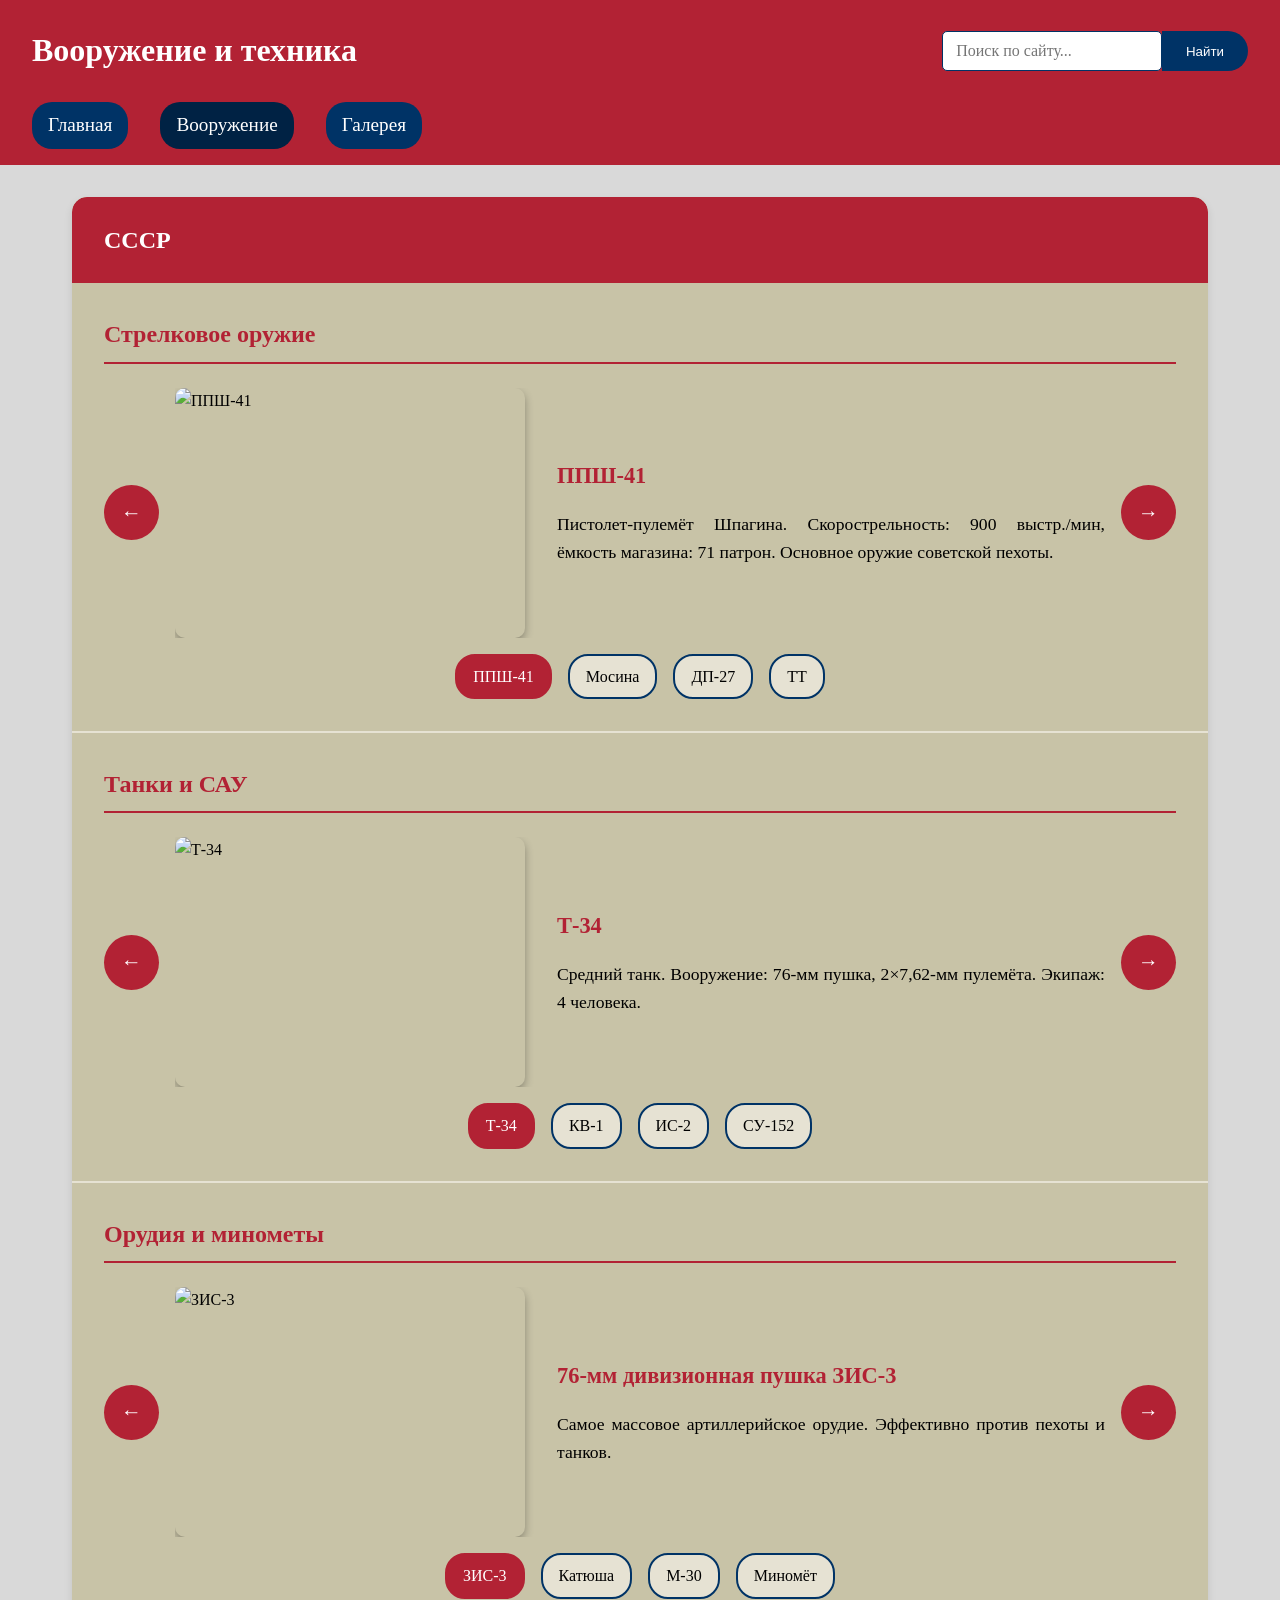
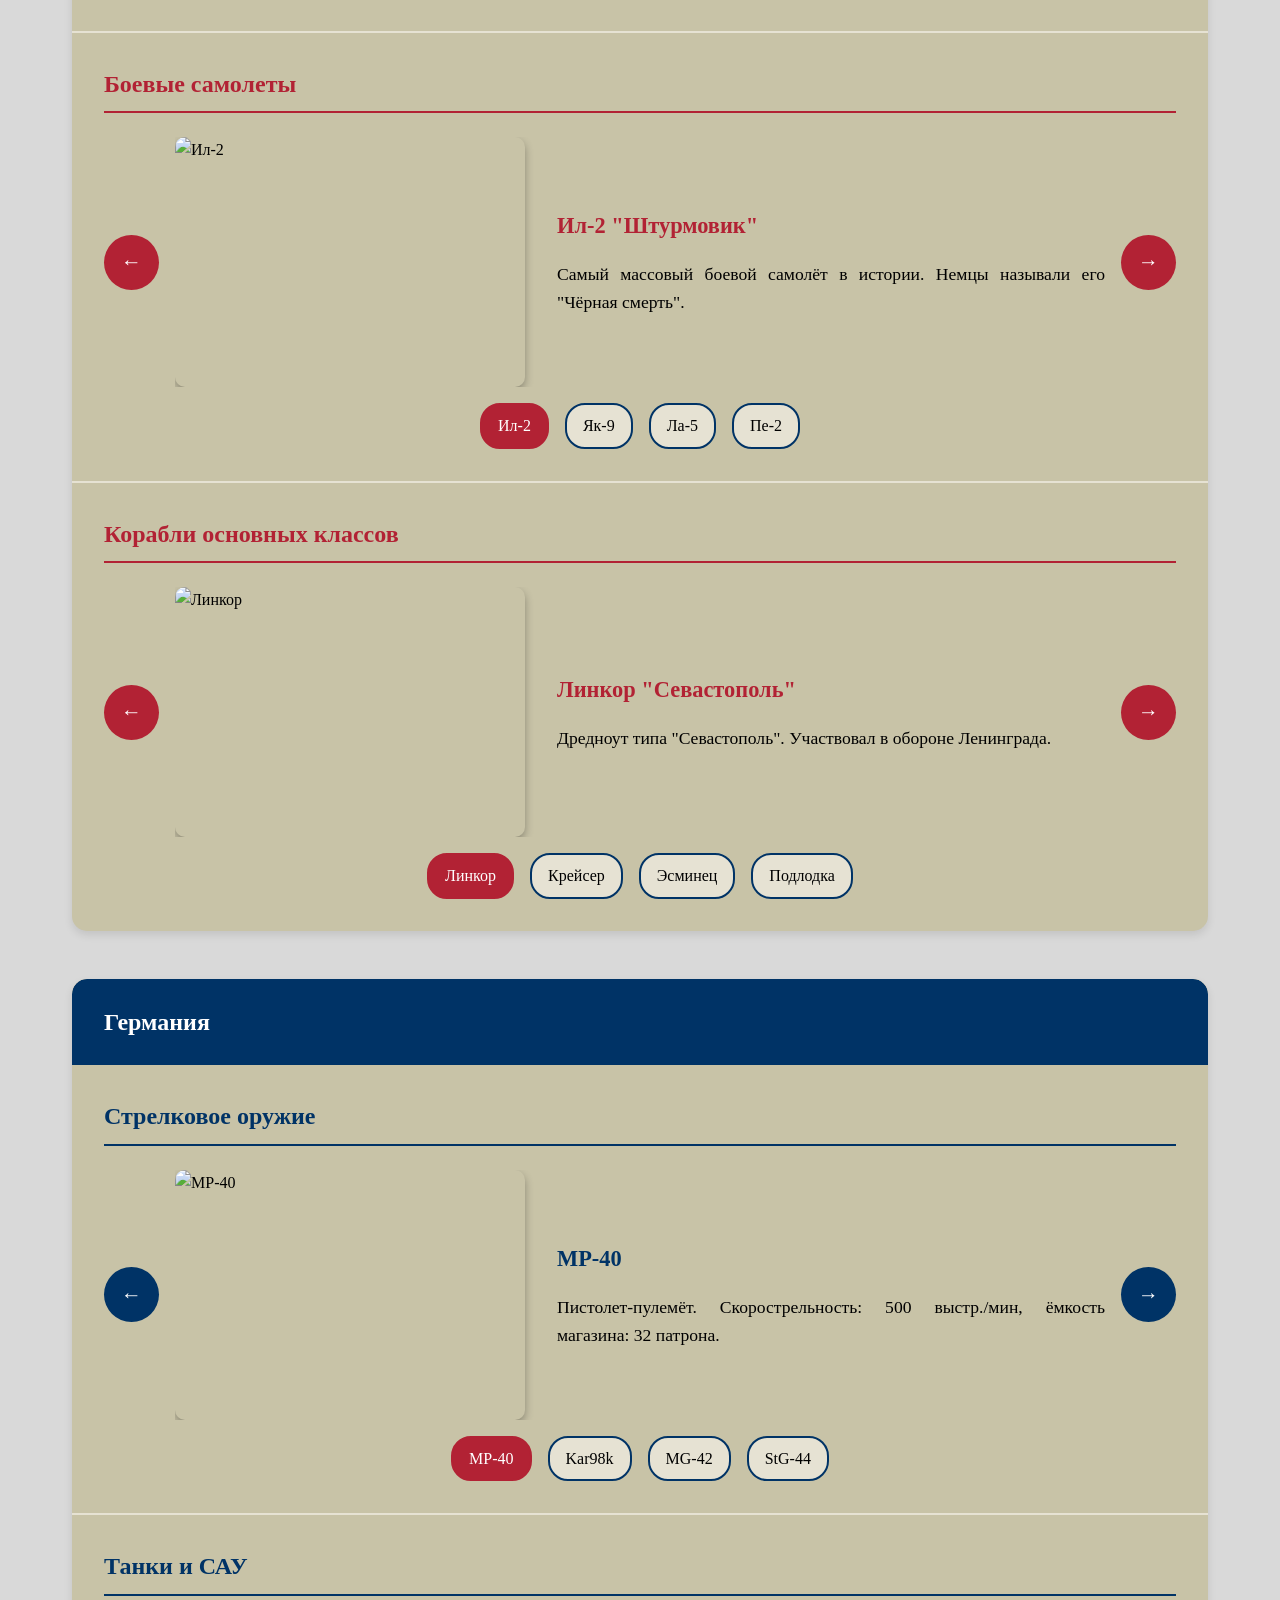
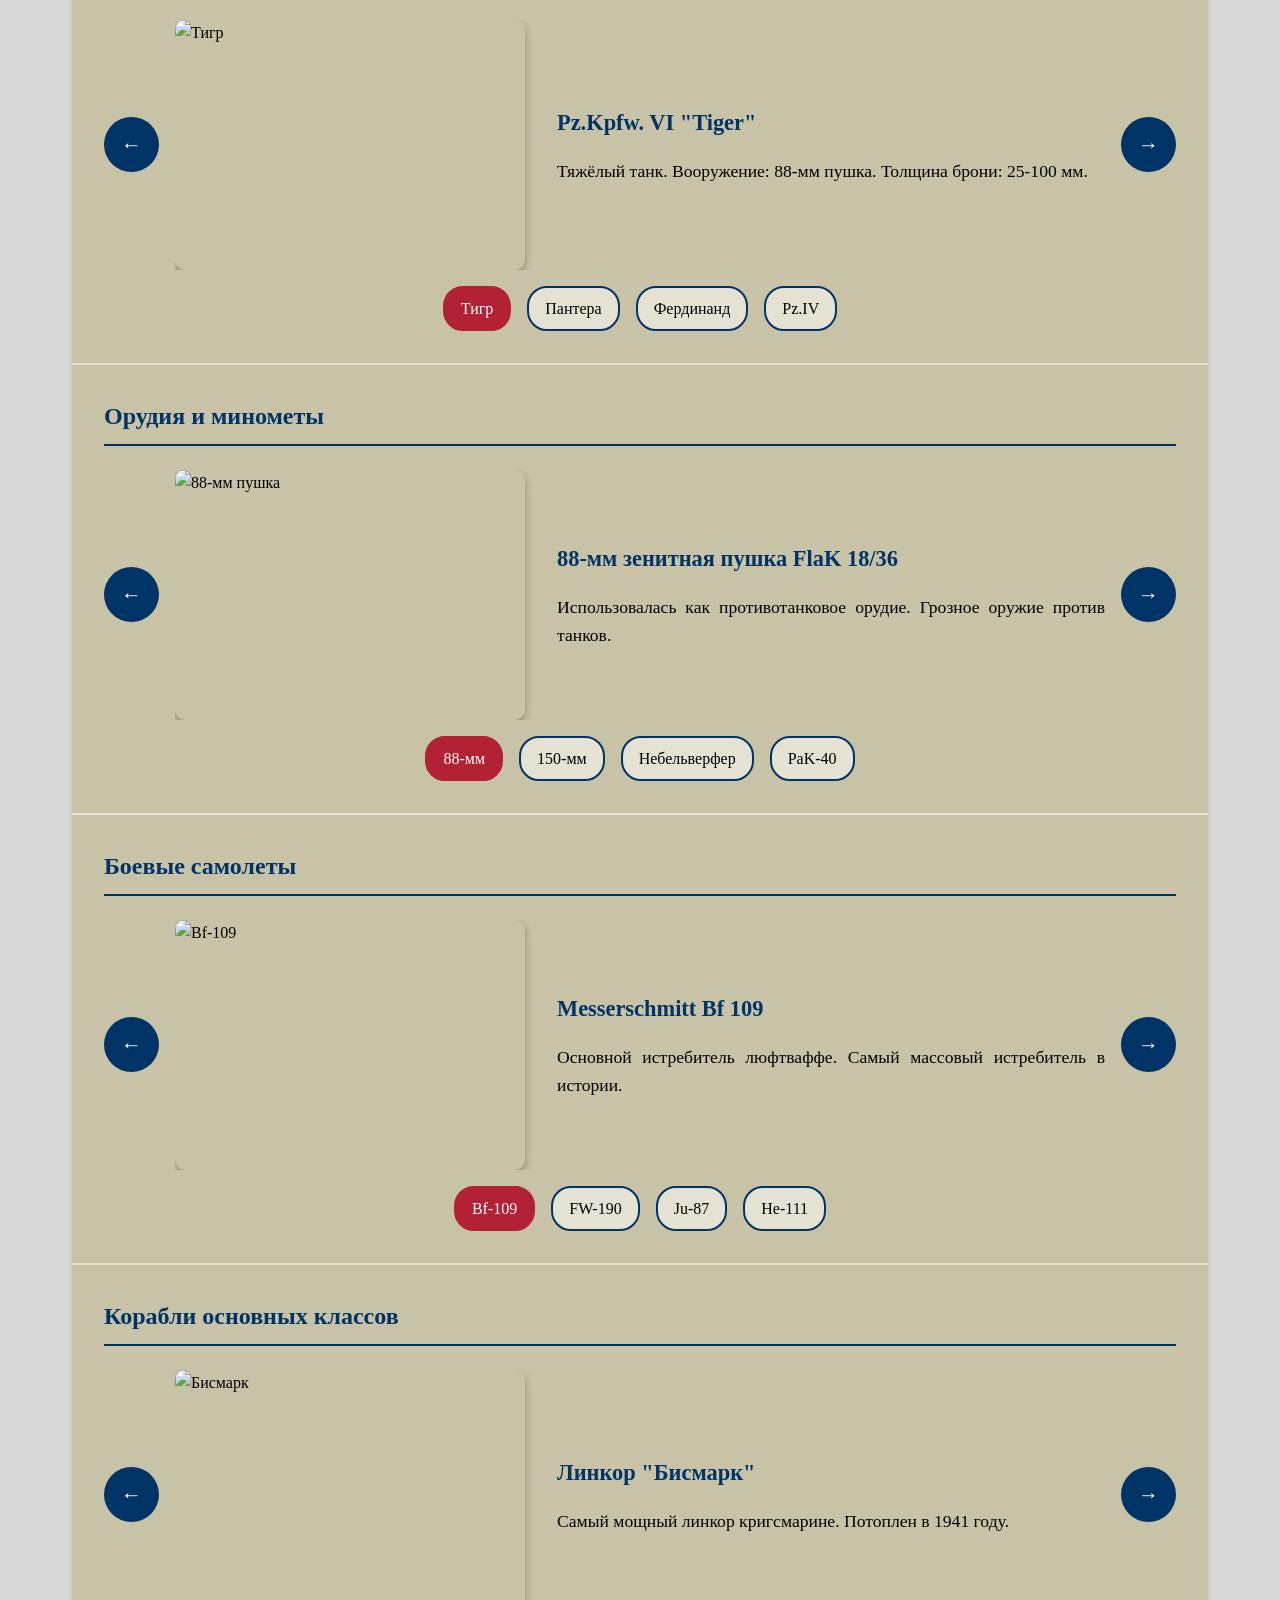
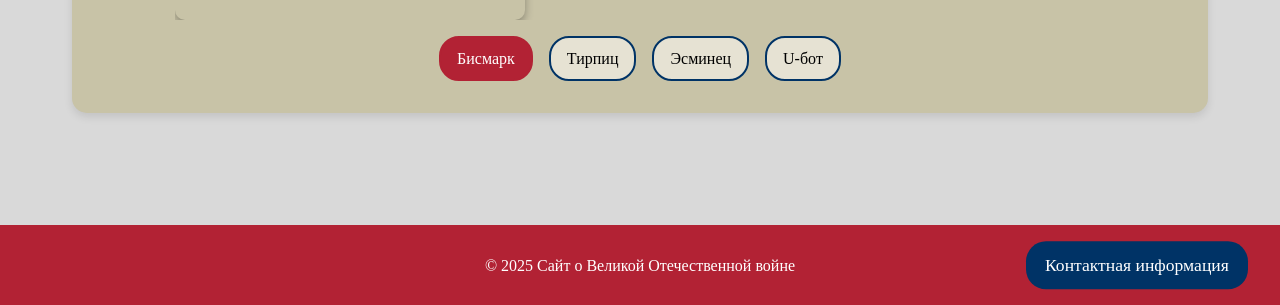
==== arsenal.html @ c432591f "Add files via upload" ====
<!DOCTYPE html>
<html lang="ru">
<head>
    <meta charset="UTF-8">
    <meta name="viewport" content="width=device-width, initial-scale=1.0">
    <title>Вооружение | Великая Отечественная война</title>
    <link rel="stylesheet" href="style.css">
    <script src="script.js" defer></script>
</head>
<body>
    <header>
        <div class="header-content">
            <h1>Вооружение и техника</h1>
            <div class="search-container">
                <input type="text" class="search-input" placeholder="Поиск по сайту...">
                <button class="search-button">Найти</button>
            </div>
        </div>
        <nav>
            <ul>
                <li><a href="index.html">Главная</a></li>
                <li><a href="arsenal.html" class="active">Вооружение</a></li>
                <li><a href="gallery.html">Галерея</a></li>
            </ul>
        </nav>
    </header>

    <main>
        <!-- СССР -->
        <section class="country-section ussr-section">
            <div class="country-header">
                <h2>СССР</h2>
            </div>
            
            <!-- Стрелковое оружие -->
            <div class="weapon-category">
                <h3>Стрелковое оружие</h3>
                <div class="weapon-carousel">
    <button class="carousel-btn prev-btn ussr-btn">&#8592</button>
                    <div class="carousel-container">
                        <div class="carousel-item active">
                            <img src="images/ППШ-41.jpg" alt="ППШ-41">
                            <div class="weapon-description">
                                <h4>ППШ-41</h4>
                                <p>Пистолет-пулемёт Шпагина. Скорострельность: 900 выстр./мин, ёмкость магазина: 71 патрон. Основное оружие советской пехоты.</p>
                            </div>
                        </div>
                        <div class="carousel-item">
                            <img src="images/Мосинка.jpg" alt="Винтовка Мосина">
                            <div class="weapon-description">
                                <h4>Винтовка Мосина</h4>
                                <p>7,62-мм винтовка образца 1891/1930 гг. Основная снайперская винтовка Красной Армии.</p>
                            </div>
                        </div>
                        <div class="carousel-item">
                            <img src="images/ДП-27.jpg" alt="ДП-27">
                            <div class="weapon-description">
                                <h4>ДП-27</h4>
                                <p>7,62-мм ручной пулемёт Дегтярёва. Ёмкость магазина: 47 патронов.</p>
                            </div>
                        </div>
                        <div class="carousel-item">
                            <img src="images/ТТ.png" alt="Пистолет ТТ">
                            <div class="weapon-description">
                                <h4>Пистолет ТТ</h4>
                                <p>7,62-мм самозарядный пистолет Токарева. Основной пистолет командного состава.</p>
                            </div>
                        </div>
                    </div>
                     <button class="carousel-btn next-btn ussr-btn">&#8594</button>
</div>
                <div class="carousel-indicators">
                    <span class="indicator active">ППШ-41</span>
                    <span class="indicator">Мосина</span>
                    <span class="indicator">ДП-27</span>
                    <span class="indicator">ТТ</span>
                </div>
            </div>

            <!-- Танки и САУ -->
            <div class="weapon-category">
                <h3>Танки и САУ</h3>
                <div class="weapon-carousel">
    <button class="carousel-btn prev-btn ussr-btn">&#8592</button>
                    <div class="carousel-container">
                        <div class="carousel-item active">
                            <img src="images/Т-34.webp" alt="Т-34">
                            <div class="weapon-description">
                                <h4>Т-34</h4>
                                <p>Средний танк. Вооружение: 76-мм пушка, 2×7,62-мм пулемёта. Экипаж: 4 человека.</p>
                            </div>
                        </div>
                        <div class="carousel-item">
                            <img src="images/КВ-1.jpg" alt="КВ-1">
                            <div class="weapon-description">
                                <h4>КВ-1</h4>
                                <p>Тяжёлый танк. Толщина брони: 75-95 мм. Вооружение: 76-мм пушка.</p>
                            </div>
                        </div>
                        <div class="carousel-item">
                            <img src="images/ИС 2.jpg" alt="ИС-2">
                            <div class="weapon-description">
                                <h4>ИС-2</h4>
                                <p>Тяжёлый танк. Вооружение: 122-мм пушка. Пробивал броню "Тигров" и "Пантер".</p>
                            </div>
                        </div>
                        <div class="carousel-item">
                            <img src="images/Су 152.jpg" alt="СУ-152">
                            <div class="weapon-description">
                                <h4>СУ-152</h4>
                                <p>Самоходная артиллерийская установка. Вооружение: 152-мм гаубица-пушка.</p>
                            </div>
                        </div>
                    </div>
                   <button class="carousel-btn next-btn ussr-btn">&#8594</button>
</div>
                <div class="carousel-indicators">
                    <span class="indicator active">Т-34</span>
                    <span class="indicator">КВ-1</span>
                    <span class="indicator">ИС-2</span>
                    <span class="indicator">СУ-152</span>
                </div>
            </div>

            <!-- Орудия и минометы -->
            <div class="weapon-category">
                <h3>Орудия и минометы</h3>
                <div class="weapon-carousel">
    <button class="carousel-btn prev-btn ussr-btn">&#8592</button>
                    <div class="carousel-container">
                        <div class="carousel-item active">
                            <img src="images/Зис 3.jpg" alt="ЗИС-3">
                            <div class="weapon-description">
                                <h4>76-мм дивизионная пушка ЗИС-3</h4>
                                <p>Самое массовое артиллерийское орудие. Эффективно против пехоты и танков.</p>
                            </div>
                        </div>
                        <div class="carousel-item">
                            <img src="images/Катюша.webp" alt="Катюша">
                            <div class="weapon-description">
                                <h4>БМ-13 "Катюша"</h4>
                                <p>Реактивная система залпового огня. Наводила ужас на немецкие войска.</p>
                            </div>
                        </div>
                        <div class="carousel-item">
                            <img src="images/М-30.jpg" alt="М-30">
                            <div class="weapon-description">
                                <h4>122-мм гаубица М-30</h4>
                                <p>Основная дивизионная гаубица Красной Армии.</p>
                            </div>
                        </div>
                        <div class="carousel-item">
                            <img src="images/Миномёт.jpg" alt="82-мм миномет">
                            <div class="weapon-description">
                                <h4>82-мм батальонный миномёт</h4>
                                <p>Основной миномёт стрелковых батальонов.</p>
                            </div>
                        </div>
                    </div>
                    <button class="carousel-btn next-btn ussr-btn">&#8594</button>
</div>
                <div class="carousel-indicators">
                    <span class="indicator active">ЗИС-3</span>
                    <span class="indicator">Катюша</span>
                    <span class="indicator">М-30</span>
                    <span class="indicator">Миномёт</span>
                </div>
            </div>

            <!-- Боевые самолеты -->
            <div class="weapon-category">
                <h3>Боевые самолеты</h3>
                <div class="weapon-carousel">
    <button class="carousel-btn prev-btn ussr-btn">&#8592</button>
                    <div class="carousel-container">
                        <div class="carousel-item active">
                            <img src="images/ИЛ 2.webp" alt="Ил-2">
                            <div class="weapon-description">
                                <h4>Ил-2 "Штурмовик"</h4>
                                <p>Самый массовый боевой самолёт в истории. Немцы называли его "Чёрная смерть".</p>
                            </div>
                        </div>
                        <div class="carousel-item">
                            <img src="images/Як-9.jpg" alt="Як-9">
                            <div class="weapon-description">
                                <h4>Як-9</h4>
                                <p>Истребитель. Один из лучших советских истребителей Великой Отечественной.</p>
                            </div>
                        </div>
                        <div class="carousel-item">
                            <img src="images/Ла-5.jpg" alt="Ла-5">
                            <div class="weapon-description">
                                <h4>Ла-5</h4>
                                <p>Истребитель. Преимущество в маневренности над немецкими Bf-109.</p>
                            </div>
                        </div>
                        <div class="carousel-item">
                            <img src="images/Пе-2.jpg" alt="Пе-2">
                            <div class="weapon-description">
                                <h4>Пе-2</h4>
                                <p>Пикирующий бомбардировщик. Основной фронтовой бомбардировщик.</p>
                            </div>
                        </div>
                    </div>
                     <button class="carousel-btn next-btn ussr-btn">&#8594</button>
</div>
                <div class="carousel-indicators">
                    <span class="indicator active">Ил-2</span>
                    <span class="indicator">Як-9</span>
                    <span class="indicator">Ла-5</span>
                    <span class="indicator">Пе-2</span>
                </div>
            </div>

            <!-- Корабли -->
            <div class="weapon-category">
                <h3>Корабли основных классов</h3>
               <div class="weapon-carousel">
    <button class="carousel-btn prev-btn ussr-btn">&#8592</button>
                    <div class="carousel-container">
                        <div class="carousel-item active">
                            <img src="images/Линкор.jpg" alt="Линкор">
                            <div class="weapon-description">
                                <h4>Линкор "Севастополь"</h4>
                                <p>Дредноут типа "Севастополь". Участвовал в обороне Ленинграда.</p>
                            </div>
                        </div>
                        <div class="carousel-item">
                            <img src="images/Крейсер.webp" alt="Крейсер">
                            <div class="weapon-description">
                                <h4>Крейсер "Киров"</h4>
                                <p>Лёгкий артиллерийский крейсер проекта 26. Оборона Ленинграда.</p>
                            </div>
                        </div>
                        <div class="carousel-item">
                            <img src="images/Эсминец.jpg" alt="Эсминец">
                            <div class="weapon-description">
                                <h4>Эсминец "Гневный"</h4>
                                <p>Эскадренный миноносец проекта 7. Участвовал в обороне Севастополя.</p>
                            </div>
                        </div>
                        <div class="carousel-item">
                            <img src="images/Подлодка Щ-421.jpg" alt="Подлодка">
                            <div class="weapon-description">
                                <h4>Подлодка Щ-421</h4>
                                <p>Подводная лодка типа "Щука". Совершила 12 боевых походов.</p>
                            </div>
                        </div>
                    </div>
                     <button class="carousel-btn next-btn ussr-btn">&#8594</button>
</div>
                <div class="carousel-indicators">
                    <span class="indicator active">Линкор</span>
                    <span class="indicator">Крейсер</span>
                    <span class="indicator">Эсминец</span>
                    <span class="indicator">Подлодка</span>
                </div>
            </div>
        </section>

        <!-- Германия -->
        <section class="country-section germany-section">
            <div class="country-header">
                <h2>Германия</h2>
            </div>
            
            <!-- Стрелковое оружие -->
            <div class="weapon-category">
                <h3>Стрелковое оружие</h3>
                <div class="weapon-carousel">
    <button class="carousel-btn prev-btn germany-btn">&#8592</button>
                    <div class="carousel-container">
                        <div class="carousel-item active">
                            <img src="images/MP-40.jpg" alt="MP-40">
                            <div class="weapon-description">
                                <h4>MP-40</h4>
                                <p>Пистолет-пулемёт. Скорострельность: 500 выстр./мин, ёмкость магазина: 32 патрона.</p>
                            </div>
                        </div>
                        <div class="carousel-item">
                            <img src="images/Kar98k.webp" alt="Kar98k">
                            <div class="weapon-description">
                                <h4>Mauser Kar98k</h4>
                                <p>Основная винтовка вермахта. Калибр: 7,92×57 мм.</p>
                            </div>
                        </div>
                        <div class="carousel-item">
                            <img src="images/MG-42.jpg" alt="MG-42">
                            <div class="weapon-description">
                                <h4>MG-42</h4>
                                <p>Единый пулемёт. Скорострельность: 1200-1500 выстр./мин. Прозван "косторезкой".</p>
                            </div>
                        </div>
                        <div class="carousel-item">
                            <img src="images/StG-44.jpg" alt="StG-44">
                            <div class="weapon-description">
                                <h4>StG-44</h4>
                                <p>Первый в мире массовый автомат. Калибр: 7,92×33 мм.</p>
                            </div>
                        </div>
                    </div>
                     <button class="carousel-btn next-btn germany-btn">&#8594</button>
</div>
                <div class="carousel-indicators">
                    <span class="indicator active">MP-40</span>
                    <span class="indicator">Kar98k</span>
                    <span class="indicator">MG-42</span>
                    <span class="indicator">StG-44</span>
                </div>
            </div>

            <!-- Танки и САУ -->
            <div class="weapon-category">
                <h3>Танки и САУ</h3>
                <div class="weapon-carousel">
    <button class="carousel-btn prev-btn germany-btn">&#8592</button>
                    <div class="carousel-container">
                        <div class="carousel-item active">
                            <img src="images/Pz.Kpfw. VI Tiger.webp" alt="Тигр">
                            <div class="weapon-description">
                                <h4>Pz.Kpfw. VI "Tiger"</h4>
                                <p>Тяжёлый танк. Вооружение: 88-мм пушка. Толщина брони: 25-100 мм.</p>
                            </div>
                        </div>
                        <div class="carousel-item">
                            <img src="images/Pz.Kpfw. V Panther.jpg" alt="Пантера">
                            <div class="weapon-description">
                                <h4>Pz.Kpfw. V "Panther"</h4>
                                <p>Средний танк. Вооружение: 75-мм пушка. Считался лучшим немецким танком.</p>
                            </div>
                        </div>
                        <div class="carousel-item">
                            <img src="images/Фердинанд.jpg" alt="Фердинанд">
                            <div class="weapon-description">
                                <h4>"Фердинанд"</h4>
                                <p>Тяжёлая САУ. Вооружение: 88-мм пушка. Участвовала в Курской битве.</p>
                            </div>
                        </div>
                        <div class="carousel-item">
                            <img src="images/Pz.IV.jpg" alt="Pz.IV">
                            <div class="weapon-description">
                                <h4>Pz.Kpfw. IV</h4>
                                <p>Средний танк. Самый массовый танк вермахта.</p>
                            </div>
                        </div>
                    </div>
                    <button class="carousel-btn next-btn germany-btn">&#8594</button>
</div>
                <div class="carousel-indicators">
                    <span class="indicator active">Тигр</span>
                    <span class="indicator">Пантера</span>
                    <span class="indicator">Фердинанд</span>
                    <span class="indicator">Pz.IV</span>
                </div>
            </div>

            <!-- Орудия и минометы -->
            <div class="weapon-category">
                <h3>Орудия и минометы</h3>
               <div class="weapon-carousel">
    <button class="carousel-btn prev-btn germany-btn">&#8592</button>
                    <div class="carousel-container">
                        <div class="carousel-item active">
                            <img src="images/FlaK 18 36.jpg" alt="88-мм пушка">
                            <div class="weapon-description">
                                <h4>88-мм зенитная пушка FlaK 18/36</h4>
                                <p>Использовалась как противотанковое орудие. Грозное оружие против танков.</p>
                            </div>
                        </div>
                        <div class="carousel-item">
                            <img src="images/sFH 18.webp" alt="150-мм гаубица">
                            <div class="weapon-description">
                                <h4>150-мм тяжёлая полевая гаубица sFH 18</h4>
                                <p>Основная тяжёлая гаубица вермахта.</p>
                            </div>
                        </div>
                        <div class="carousel-item">
                            <img src="images/Небельверфер.jpg" alt="Небельверфер">
                            <div class="weapon-description">
                                <h4>Реактивный миномёт "Небельверфер"</h4>
                                <p>Реактивная система залпового огня. Советские солдаты называли его "Ванюша".</p>
                            </div>
                        </div>
                        <div class="carousel-item">
                            <img src="images/PaK-40.jpg" alt="PaK-40">
                            <div class="weapon-description">
                                <h4>75-мм противотанковая пушка PaK 40</h4>
                                <p>Основная противотанковая пушка вермахта.</p>
                            </div>
                        </div>
                    </div>
                    <button class="carousel-btn next-btn germany-btn">&#8594</button>
</div>
                <div class="carousel-indicators">
                    <span class="indicator active">88-мм</span>
                    <span class="indicator">150-мм</span>
                    <span class="indicator">Небельверфер</span>
                    <span class="indicator">PaK-40</span>
                </div>
            </div>

            <!-- Боевые самолеты -->
            <div class="weapon-category">
                <h3>Боевые самолеты</h3>
                <div class="weapon-carousel">
    <button class="carousel-btn prev-btn germany-btn">&#8592</button>
                    <div class="carousel-container">
                        <div class="carousel-item active">
                            <img src="images/Bf-109.jpg" alt="Bf-109">
                            <div class="weapon-description">
                                <h4>Messerschmitt Bf 109</h4>
                                <p>Основной истребитель люфтваффе. Самый массовый истребитель в истории.</p>
                            </div>
                        </div>
                        <div class="carousel-item">
                            <img src="images/FW-190.webp" alt="FW-190">
                            <div class="weapon-description">
                                <h4>Focke-Wulf Fw 190</h4>
                                <p>Истребитель. Преимущество в скорости и вооружении над советскими истребителями.</p>
                            </div>
                        </div>
                        <div class="carousel-item">
                            <img src="images/Ju-87.jpg" alt="Ju-87">
                            <div class="weapon-description">
                                <h4>Junkers Ju 87 "Stuka"</h4>
                                <p>Пикирующий бомбардировщик. Символ блицкрига в начале войны.</p>
                            </div>
                        </div>
                        <div class="carousel-item">
                            <img src="images/He-111.jpg" alt="He-111">
                            <div class="weapon-description">
                                <h4>Heinkel He 111</h4>
                                <p>Средний бомбардировщик. Основной бомбардировщик люфтваффе.</p>
                            </div>
                        </div>
                    </div>
                    <button class="carousel-btn next-btn germany-btn">&#8594</button>
</div>
                <div class="carousel-indicators">
                    <span class="indicator active">Bf-109</span>
                    <span class="indicator">FW-190</span>
                    <span class="indicator">Ju-87</span>
                    <span class="indicator">He-111</span>
                </div>
            </div>

            <!-- Корабли -->
            <div class="weapon-category">
                <h3>Корабли основных классов</h3>
                <div class="weapon-carousel">
    <button class="carousel-btn prev-btn germany-btn">&#8592</button>
                    <div class="carousel-container">
                        <div class="carousel-item active">
                            <img src="images/Линкор Бисмарк.jpg" alt="Бисмарк">
                            <div class="weapon-description">
                                <h4>Линкор "Бисмарк"</h4>
                                <p>Самый мощный линкор кригсмарине. Потоплен в 1941 году.</p>
                            </div>
                        </div>
                        <div class="carousel-item">
                            <img src="images/Линкор Тирпиц.jpg" alt="Тирпиц">
                            <div class="weapon-description">
                                <h4>Линкор "Тирпиц"</h4>
                                <p>Линкор типа "Бисмарк". Угроза для союзных конвоев в Арктике.</p>
                            </div>
                        </div>
                        <div class="carousel-item">
                            <img src="images/Эсминец типа 1936.jpg" alt="Эсминец">
                            <div class="weapon-description">
                                <h4>Эсминец типа 1936</h4>
                                <p>Эскадренные миноносцы. Основные корабли эскорта.</p>
                            </div>
                        </div>
                        <div class="carousel-item">
                            <img src="images/Подлодка типа VII.jpg" alt="U-бот">
                            <div class="weapon-description">
                                <h4>Подлодка типа VII</h4>
                                <p>Самые массовые подводные лодки кригсмарине. Угроза для атлантических конвоев.</p>
                            </div>
                        </div>
                    </div>
                    <button class="carousel-btn next-btn germany-btn">&#8594</button>
</div>
                <div class="carousel-indicators">
                    <span class="indicator active">Бисмарк</span>
                    <span class="indicator">Тирпиц</span>
                    <span class="indicator">Эсминец</span>
                    <span class="indicator">U-бот</span>
                </div>
            </div>
        </section>
    </main>
    <footer>
        <div class="footer-formlink">
            <a href="form.html">Контактная информация</a>
        </div>
        <p>&#169 2025 Сайт о Великой Отечественной войне</p>
    </footer>
</body>
</html>
---- style.css ----
* {
    margin: 0;
    padding: 0;
    box-sizing: border-box;
}

html, body {
    height: 100%;
}

body {
    font-family: 'Times New Roman', Times, serif;
    background-color: #D9D9D9;
    color: #000000;
    line-height: 1.6;
    display: flex;
    flex-direction: column;
    min-height: 100vh;
}

header {
    background-color: #B22234;
    color: #FFFFFF;
    padding: 1rem 2rem;
}

.header-content {
    display: flex;
    justify-content: space-between;
    align-items: center;
    margin-bottom: 1rem;
    min-height: 70px;
}

header h1 {
    font-size: 2rem;
    margin: 0;
    display: flex;
    align-items: center;
    height: 100%;
}

.search-container {
    display: flex;
    align-items: center;
    height: 100%;
}

.search-input {
    padding: 0.5rem 1rem;
    border: none;
    border-radius: 20px 0 0 20px;
    font-size: 1rem;
    width: 250px;
    outline: none;
    height: 40px;
}

.search-button {
    padding: 0.5rem 1.5rem;
    background-color: #003366;
    color: white;
    border: none;
    border-radius: 0 20px 20px 0;
    cursor: pointer;
    transition: background-color 0.3s;
    height: 40px;
    display: flex;
    align-items: center;
    justify-content: center;
    position: relative;
    top: 0;
}

.search-button:hover {
    background-color: #8a1a2a;
}

nav ul {
    list-style: none;
    display: flex;
    gap: 2rem;
}

nav a {
    color: #FFFFFF;
    text-decoration: none;
    font-size: 1.2rem;
    padding: 0.5rem 1rem;
    border-radius: 20px;
    transition: background-color 0.3s;
    display: block;
    background-color: #003366;
}

nav a:hover, nav a.active {
    background-color: #002244;
}

main {
    flex: 1 0 auto;
    max-width: 1200px;
    margin: 0 auto;
    padding: 2rem;
    width: 100%;
}

.content-block {
    margin-bottom: 3rem;
    background-color: #C8C3A7;
    border-radius: 15px;
    overflow: hidden;
    box-shadow: 0 4px 8px rgba(0,0,0,0.1);
}

.block-header {
    padding: 1.5rem 2rem;
    color: white;
    border-radius: 15px 15px 0 0;
}

.block-header.blue {
    background-color: #003366;
}

.block-header.red {
    background-color: #B22234;
}

.block-header h2 {
    margin: 0;
    font-size: 1.8rem;
}

.block-content {
    padding: 2rem;
}

.text-with-image {
    display: flex;
    gap: 2rem;
    align-items: flex-start;
}

.text-content {
    flex: 2;
}

.text-content p {
    margin-bottom: 1rem;
    font-size: 1.1rem;
    text-align: justify;
}

.image-content {
    flex: 1;
    text-align: center;
}

.image-content img {
    max-width: 100%;
    border-radius: 10px;
    box-shadow: 0 4px 8px rgba(0,0,0,0.3);
}

.weapon-carousel {
    display: flex;
    align-items: center;
    gap: 1rem;
    margin: 2rem 0;
}

.carousel-container {
    flex: 1;
    position: relative;
    min-height: 300px;
}

.carousel-item {
    display: none;
}

.carousel-item.active {
    display: block;
    animation: fadeIn 0.5s ease-in;
}

@keyframes fadeIn {
    from { opacity: 0; }
    to { opacity: 1; }
}

.carousel-content {
    display: flex;
    gap: 2rem;
    align-items: center;
}

.weapon-image img {
    max-width: 400px;
    border-radius: 10px;
    box-shadow: 0 4px 8px rgba(0,0,0,0.3);
}

.weapon-info {
    flex: 1;
}

.weapon-info h3 {
    color: #003366;
    margin-bottom: 1rem;
    font-size: 1.5rem;
}

.weapon-info p {
    margin-bottom: 1rem;
    text-align: justify;
}

.carousel-btn {
    background-color: #003366;
    color: white;
    border: none;
    padding: 1rem 1.2rem;
    border-radius: 50%;
    cursor: pointer;
    font-size: 1.3rem;
    transition: background-color 0.3s;
    width: 55px;
    height: 55px;
    display: flex;
    align-items: center;
    justify-content: center;
    flex-shrink: 0;
}

.carousel-btn:hover {
    background-color: #002244;
}

.carousel-indicators {
    display: flex;
    justify-content: center;
    gap: 1rem;
    margin-top: 1rem;
}

.carousel-indicators .indicator {
    padding: 0.5rem 1rem;
    background-color: #e6e2d3;
    border-radius: 20px;
    cursor: pointer;
    transition: all 0.3s;
    border: 2px solid #003366;
}

.carousel-indicators .indicator.active, 
.carousel-indicators .indicator:hover {
    background-color: #B22234;
    color: white;
    border-color: #B22234;
}

.comparison-tabs {
    display: flex;
    gap: 0.5rem;
    margin-bottom: 1.5rem;
    flex-wrap: wrap;
}

.comparison-tab {
    padding: 0.8rem 1.5rem;
    background-color: #e6e2d3;
    border: 2px solid #003366;
    border-radius: 25px;
    cursor: pointer;
    transition: all 0.3s;
    font-weight: bold;
}

.comparison-tab.active, .comparison-tab:hover {
    background-color: #003366;
    color: white;
}

.comparison-content {
    display: none;
}

.comparison-content.active {
    display: block;
}

.comparison-table {
    width: 100%;
    border-collapse: collapse;
    margin-top: 1rem;
    border-radius: 10px;
    overflow: hidden;
}

.comparison-table th, .comparison-table td {
    padding: 1rem;
    text-align: center;
    border: 1px solid #ddd;
}

.comparison-table th {
    background-color: #003366;
    color: #FFFFFF;
    font-weight: bold;
}

.comparison-table tr:nth-child(even) {
    background-color: #e6e2d3;
}

.comparison-table tr:hover {
    background-color: #d6d2c3;
}

.country-section {
    margin-bottom: 3rem;
    background-color: #C8C3A7;
    border-radius: 15px;
    overflow: hidden;
    box-shadow: 0 4px 8px rgba(0,0,0,0.1);
    width: 100%;
    max-width: none;
}

.country-header {
    padding: 1.5rem 2rem;
    color: white;
    border-radius: 15px 15px 0 0;
}

.ussr-section .country-header {
    background-color: #B22234;
}

.germany-section .country-header {
    background-color: #003366;
}

.weapon-category {
    padding: 2rem;
    border-bottom: 2px solid #e6e2d3;
    width: 100%;
}

.weapon-category:last-child {
    border-bottom: none;
}

.weapon-category h3 {
    margin-bottom: 1.5rem;
    font-size: 1.5rem;
    border-bottom: 2px solid;
    padding-bottom: 0.5rem;
    width: 100%;
}

.ussr-section .weapon-category h3 {
    color: #B22234;
    border-bottom-color: #B22234;
}

.germany-section .weapon-category h3 {
    color: #003366;
    border-bottom-color: #003366;
}

.weapon-carousel {
    display: flex;
    align-items: center;
    gap: 1rem;
    margin: 1rem 0;
    width: 100%;
}

.weapon-carousel .carousel-container {
    flex: 1;
    display: flex;
    overflow: hidden;
    min-height: 250px;
    width: 100%;
}

.weapon-carousel .carousel-item {
    display: none;
    flex: 0 0 100%;
    animation: fadeIn 0.5s ease-in;
    width: 100%;
}

.weapon-carousel .carousel-item.active {
    display: flex;
    gap: 2rem;
    align-items: center;
    width: 100%;
}

.weapon-carousel img {
    width: 350px;
    height: 250px;
    object-fit: cover;
    border-radius: 10px;
    box-shadow: 0 4px 8px rgba(0,0,0,0.3);
}

.weapon-description {
    flex: 1;
    width: 100%;
}

.weapon-description h4 {
    margin-bottom: 1rem;
    font-size: 1.4rem;
}

.ussr-section .weapon-description h4 {
    color: #B22234;
}

.germany-section .weapon-description h4 {
    color: #003366;
}

.weapon-description p {
    text-align: justify;
    line-height: 1.6;
    font-size: 1.1rem;
}

.carousel-indicators {
    display: flex;
    justify-content: center;
    gap: 1rem;
    margin-top: 1rem;
    width: 100%;
}

.carousel-btn {
    background-color: #003366;
    color: white;
    border: none;
    padding: 1rem 1.2rem;
    border-radius: 50%;
    cursor: pointer;
    font-size: 1.3rem;
    transition: background-color 0.3s;
    width: 55px;
    height: 55px;
    display: flex;
    align-items: center;
    justify-content: center;
    flex-shrink: 0;
}

.carousel-btn:hover {
    background-color: #B22234;
}

.ussr-section .carousel-btn {
    background-color: #B22234;
}

.ussr-section .carousel-btn:hover {
    background-color: #003366;
}

.ussr-btn {
    background-color: #B22234 !important;
}

.ussr-btn:hover {
    background-color: #8a1a2a !important;
}

.germany-btn {
    background-color: #003366 !important;
}

.germany-btn:hover {
    background-color: #002244 !important;
}

@media (max-width: 1200px) {
    .weapon-carousel .carousel-item.active {
        gap: 1.5rem;
    }
    
    .weapon-carousel img {
        width: 300px;
        height: 220px;
    }
}

@media (max-width: 768px) {
    .weapon-carousel .carousel-item.active {
        flex-direction: column;
        text-align: center;
        gap: 1rem;
    }
    
    .weapon-carousel img {
        width: 100%;
        max-width: 300px;
        height: 200px;
    }
    
    .weapon-description {
        text-align: center;
    }
    
    .carousel-indicators {
        flex-wrap: wrap;
    }
    
    .carousel-btn {
        width: 45px;
        height: 45px;
        font-size: 1.1rem;
    }
}

@media (max-width: 480px) {
    main {
        padding: 1rem;
    }
    
    .weapon-category {
        padding: 1.5rem;
    }
    
    .weapon-carousel img {
        height: 180px;
    }
    
    .carousel-indicators {
        gap: 0.5rem;
    }
    
    .carousel-indicators .indicator {
        padding: 0.4rem 0.8rem;
        font-size: 0.9rem;
    }
}

.gallery-section {
    background-color: #C8C3A7;
    border-radius: 15px;
    padding: 2rem;
    box-shadow: 0 4px 8px rgba(0,0,0,0.1);
    width: 100%;
}

.gallery-column {
    display: flex;
    flex-direction: column;
    gap: 3rem;
    width: 100%;
    max-width: 1000px;
    margin: 0 auto;
}

.gallery-item {
    background-color: #e6e2d3;
    border-radius: 15px;
    overflow: hidden;
    box-shadow: 0 4px 8px rgba(0,0,0,0.2);
    width: 100%;
}

.gallery-item img {
    width: 100%;
    height: 400px;
    object-fit: cover;
    display: block;
}

.gallery-caption {
    padding: 2rem;
}

.gallery-caption h3 {
    color: #003366;
    margin-bottom: 1.5rem;
    font-size: 1.5rem;
    border-bottom: 2px solid #B22234;
    padding-bottom: 0.8rem;
}

.gallery-caption p {
    text-align: justify;
    line-height: 1.7;
    margin-bottom: 1.2rem;
    font-size: 1.1rem;
}

.gallery-caption p:last-child {
    margin-bottom: 0;
}

@media (max-width: 768px) {
    .gallery-section {
        padding: 1rem;
    }
    
    .gallery-column {
        gap: 2rem;
    }
    
    .gallery-item img {
        height: 300px;
    }
    
    .gallery-caption {
        padding: 1.5rem;
    }
    
    .gallery-caption h3 {
        font-size: 1.3rem;
    }
    
    .gallery-caption p {
        font-size: 1rem;
    }
}

@media (max-width: 480px) {
    .gallery-item img {
        height: 250px;
    }
    
    .gallery-caption {
        padding: 1rem;
    }
    
    .gallery-caption h3 {
        font-size: 1.2rem;
    }
}

.comparison-table-simple {
    width: 100%;
    border-collapse: collapse;
    margin-top: 1rem;
    border-radius: 10px;
    overflow: hidden;
    box-shadow: 0 4px 8px rgba(0,0,0,0.1);
}

.comparison-table-simple th,
.comparison-table-simple td {
    padding: 1rem;
    text-align: center;
    border: 1px solid #ddd;
}

.comparison-table-simple th {
    background-color: #003366;
    color: #FFFFFF;
    font-weight: bold;
    font-size: 1rem;
}

.comparison-table-simple td {
    background-color: #e6e2d3;
    font-size: 1rem;
}

.comparison-table-simple tr:nth-child(even) td {
    background-color: #d6d2c3;
}

.comparison-table-simple tr:hover td {
    background-color: #c8c3a7;
}

.media-container {
    display: flex;
    flex-direction: column;
    gap: 2rem;
}

.media-item {
    display: flex;
    gap: 2rem;
    align-items: flex-start;
    background-color: #e6e2d3;
    padding: 2rem;
    border-radius: 10px;
}

.block-header.red + .block-content .media-item {
    border-left: 4px solid #B22234;
}

.block-header.blue + .block-content .media-item {
    border-left: 4px solid #003366;
}

.media-player {
    flex: 1;
    min-width: 300px;
}

.media-info {
    flex: 2;
}

.media-info h3 {
    margin-bottom: 1rem;
    font-size: 1.4rem;
    border-bottom: 2px solid;
    padding-bottom: 0.5rem;
}

.block-header.red + .block-content .media-info h3 {
    color: #B22234;
    border-bottom-color: #B22234;
}

.block-header.blue + .block-content .media-info h3 {
    color: #003366;
    border-bottom-color: #003366;
}

.media-info p {
    text-align: justify;
    line-height: 1.7;
    margin-bottom: 1rem;
    font-size: 1.1rem;
}

.audio-player, .video-player {
    width: 100%;
    border-radius: 8px;
    box-shadow: 0 4px 8px rgba(0,0,0,0.2);
}

.video-player {
    height: 340px;
    background-color: #000;
}

@media (max-width: 768px) {
    .media-item {
        flex-direction: column;
        padding: 1.5rem;
    }
    
    .media-player {
        min-width: 100%;
    }
    
    .video-player {
        height: 250px;
    }
    
    .media-info h3 {
        font-size: 1.3rem;
    }
    
    .media-info p {
        font-size: 1rem;
    }
}

@media (max-width: 480px) {
    .media-item {
        padding: 1rem;
    }
    
    .video-player {
        height: 200px;
    }
}

@media (max-width: 768px) {
    .comparison-table-simple {
        font-size: 0.8rem;
    }
    
    .comparison-table-simple th,
    .comparison-table-simple td {
        padding: 0.5rem;
    }
}

@media (max-width: 480px) {
    .comparison-table-simple {
        display: block;
        overflow-x: auto;
        white-space: nowrap;
    }
}

@media (max-width: 768px) {
    .weapon-carousel .carousel-item.active {
        flex-direction: column;
        text-align: center;
    }
    
    .weapon-carousel img {
        width: 100%;
        max-width: 300px;
    }
    
    .gallery-grid {
        grid-template-columns: 1fr;
    }
}

@media (max-width: 768px) {
    .header-content {
        flex-direction: column;
        gap: 1rem;
        text-align: center;
    }
    
    .text-with-image {
        flex-direction: column;
    }
    
    .carousel-content {
        flex-direction: column;
        text-align: center;
    }
    
    .comparison-tabs {
        flex-direction: column;
    }
    
    .comparison-table {
        font-size: 0.9rem;
    }
    
    .comparison-table th, 
    .comparison-table td {
        padding: 0.5rem;
    }
}

.media-player video {
    max-width: 100%;
    height: auto;
    display: block;
    margin: 0 auto;
}

@media (max-width: 768px) {
    .media-item {
        flex-direction: column;
        text-align: center;
    }
    
    .media-player {
        width: 100%;
        margin-bottom: 20px;
    }
    
    .media-player video {
        width: 100%;
        max-width: 350px;
        height: auto;
    }
    
    .media-info {
        width: 100%;
        padding: 0 10px;
    }
}

@media (max-width: 480px) {
    .media-player video {
        max-width: 300px;
        height: auto;
    }
    
    .block-content {
        padding: 15px 10px;
    }
}

footer {
    background-color: #B22234;
    color: #FFFFFF;
    padding: 1.5rem 2rem;
    margin-top: 2rem;
    display: flex;
    justify-content: center;
    align-items: center;
    min-height: 80px;
    flex-shrink: 0;
    position: relative;
}

footer p {
    margin: 0;
    font-size: 1rem;
    text-align: center;
    flex: 1;
}

.footer-formlink {
    position: absolute;
    right: 2rem;
    top: 50%;
    transform: translateY(-50%);
}

footer a {
    color: #FFFFFF;
    text-decoration: none;
    font-size: 1.1rem;
    padding: 0.6rem 1.2rem;
    border-radius: 20px;
    transition: background-color 0.3s;
    display: inline-block;
    background-color: #003366;
    white-space: nowrap;
}

footer a:hover {
    background-color: #002244;
}

@media (max-width: 768px) {
    footer {
        flex-direction: column;
        gap: 1rem;
        padding: 1rem;
        text-align: center;
        position: relative;
        min-height: 100px;
    }
    
    footer p {
        order: 2;
        width: 100%;
    }
    
    .footer-formlink {
        position: static;
        transform: none;
        order: 1;
        width: 100%;
        margin-bottom: 0.5rem;
    }
    
    footer a {
        font-size: 1rem;
        padding: 0.5rem 1rem;
    }
}

@media (max-width: 480px) {
    footer {
        padding: 0.8rem;
    }
    
    footer p {
        font-size: 0.9rem;
    }
    
    footer a {
        font-size: 0.9rem;
        padding: 0.4rem 0.8rem;
    }
}

form {
    background-color: #e6e2d3;
    padding: 2rem;
    border-radius: 10px;
    box-shadow: 0 4px 8px rgba(0,0,0,0.1);
    max-width: 800px;
    margin: 0 auto;
}

fieldset {
    border: 2px solid #003366;
    border-radius: 8px;
    padding: 1.5rem;
    margin-bottom: 1rem;
}

legend {
    color: #003366;
    font-weight: bold;
    font-size: 1.2rem;
    padding: 0 1rem;
}

form div {
    margin-bottom: 1rem;
}

label {
    display: block;
    margin-bottom: 0.5rem;
    font-weight: bold;
    color: #003366;
}

input[type="text"],
input[type="email"],
select,
textarea {
    width: 100%;
    padding: 0.8rem;
    border: 1px solid #003366;
    border-radius: 5px;
    font-size: 1rem;
    font-family: 'Times New Roman', Times, serif;
}

textarea {
    resize: vertical;
}

input:focus,
select:focus,
textarea:focus {
    outline: none;
    border-color: #B22234;
    box-shadow: 0 0 5px rgba(178, 34, 52, 0.3);
}

button[type="submit"],
button[type="reset"],
#editForm,
#showForm {
    background-color: #003366;
    color: white;
    border: none;
    padding: 0.8rem 1.5rem;
    border-radius: 5px;
    cursor: pointer;
    font-size: 1rem;
    transition: background-color 0.3s;
    margin-right: 1rem;
    display: inline-block;
}

button[type="submit"]:hover,
button[type="reset"]:hover,
#editForm:hover,
#showForm:hover {
    background-color: #B22234;
}

#greeting,
#successMessage {
    background-color: #e6e2d3;
    padding: 2rem;
    border-radius: 10px;
    margin-bottom: 2rem;
    border-left: 4px solid #003366;
}

#greeting h3,
#successMessage h3 {
    color: #003366;
    margin-bottom: 1rem;
}

@media (max-width: 768px) {
    form {
        padding: 1rem;
    }
    
    fieldset {
        padding: 1rem;
    }
    
    button[type="submit"],
    button[type="reset"],
    #editForm,
    #showForm {
        padding: 0.6rem 1rem;
        font-size: 0.9rem;
        margin-bottom: 0.5rem;
        display: block;
        width: 100%;
    }
}

@media (max-width: 768px) {
    .header-content {
        flex-direction: column;
        gap: 1rem;
        text-align: center;
        min-height: auto;
    }
    
    header h1 {
        height: auto;
        margin-bottom: 0.5rem;
    }
    
    .search-container {
        margin-top: 0;
        height: auto;
    }
    
    nav ul {
        flex-direction: column;
        gap: 0.5rem;
        margin-top: 0.5rem;
    }
    
    nav a {
        font-size: 1rem;
        padding: 0.4rem 0.8rem;
    }
}

mark.search-highlight {
    background-color: #FFD700;
    color: #000;
    padding: 0 2px;
    border-radius: 2px;
    font-weight: bold;
    animation: highlightPulse 2s ease-in-out;
}

@keyframes highlightPulse {
    0% { background-color: #FFD700; }
    50% { background-color: #FFA500; }
    100% { background-color: #FFD700; }
}

.search-status-message {
    padding: 1rem 1.5rem;
    margin-bottom: 1.5rem;
    border-radius: 8px;
    display: flex;
    justify-content: space-between;
    align-items: center;
    animation: slideDown 0.3s ease;
    box-shadow: 0 2px 8px rgba(0, 0, 0, 0.1);
    transition: all 0.3s ease;
}

@keyframes slideDown {
    from {
        opacity: 0;
        transform: translateY(-20px);
    }
    to {
        opacity: 1;
        transform: translateY(0);
    }
}

.search-status-message.found {
    background-color: #e8f5e9;
    border-left: 4px solid #4CAF50;
    color: #2e7d32;
}

.search-status-message.not-found {
    background-color: #ffebee;
    border-left: 4px solid #f44336;
    color: #c62828;
}

.search-status-message span {
    font-size: 1rem;
    flex: 1;
}

.search-status-message strong {
    font-weight: bold;
}

.clear-highlights {
    background-color: #003366;
    color: white;
    border: none;
    padding: 0.5rem 1rem;
    border-radius: 4px;
    cursor: pointer;
    font-size: 0.9rem;
    margin-left: 1rem;
    transition: background-color 0.3s;
    white-space: nowrap;
}

.clear-highlights:hover {
    background-color: #B22234;
}

@media (max-width: 768px) {
    .search-status-message {
        flex-direction: column;
        align-items: flex-start;
        padding: 1rem;
    }
    
    .search-status-message span {
        margin-bottom: 0.5rem;
    }
    
    .clear-highlights {
        margin-left: 0;
        width: 100%;
        text-align: center;
    }
}

@media (max-width: 480px) {
    .search-status-message {
        font-size: 0.9rem;
        padding: 0.8rem;
    }
    
    .clear-highlights {
        padding: 0.4rem 0.8rem;
        font-size: 0.85rem;
    }
}
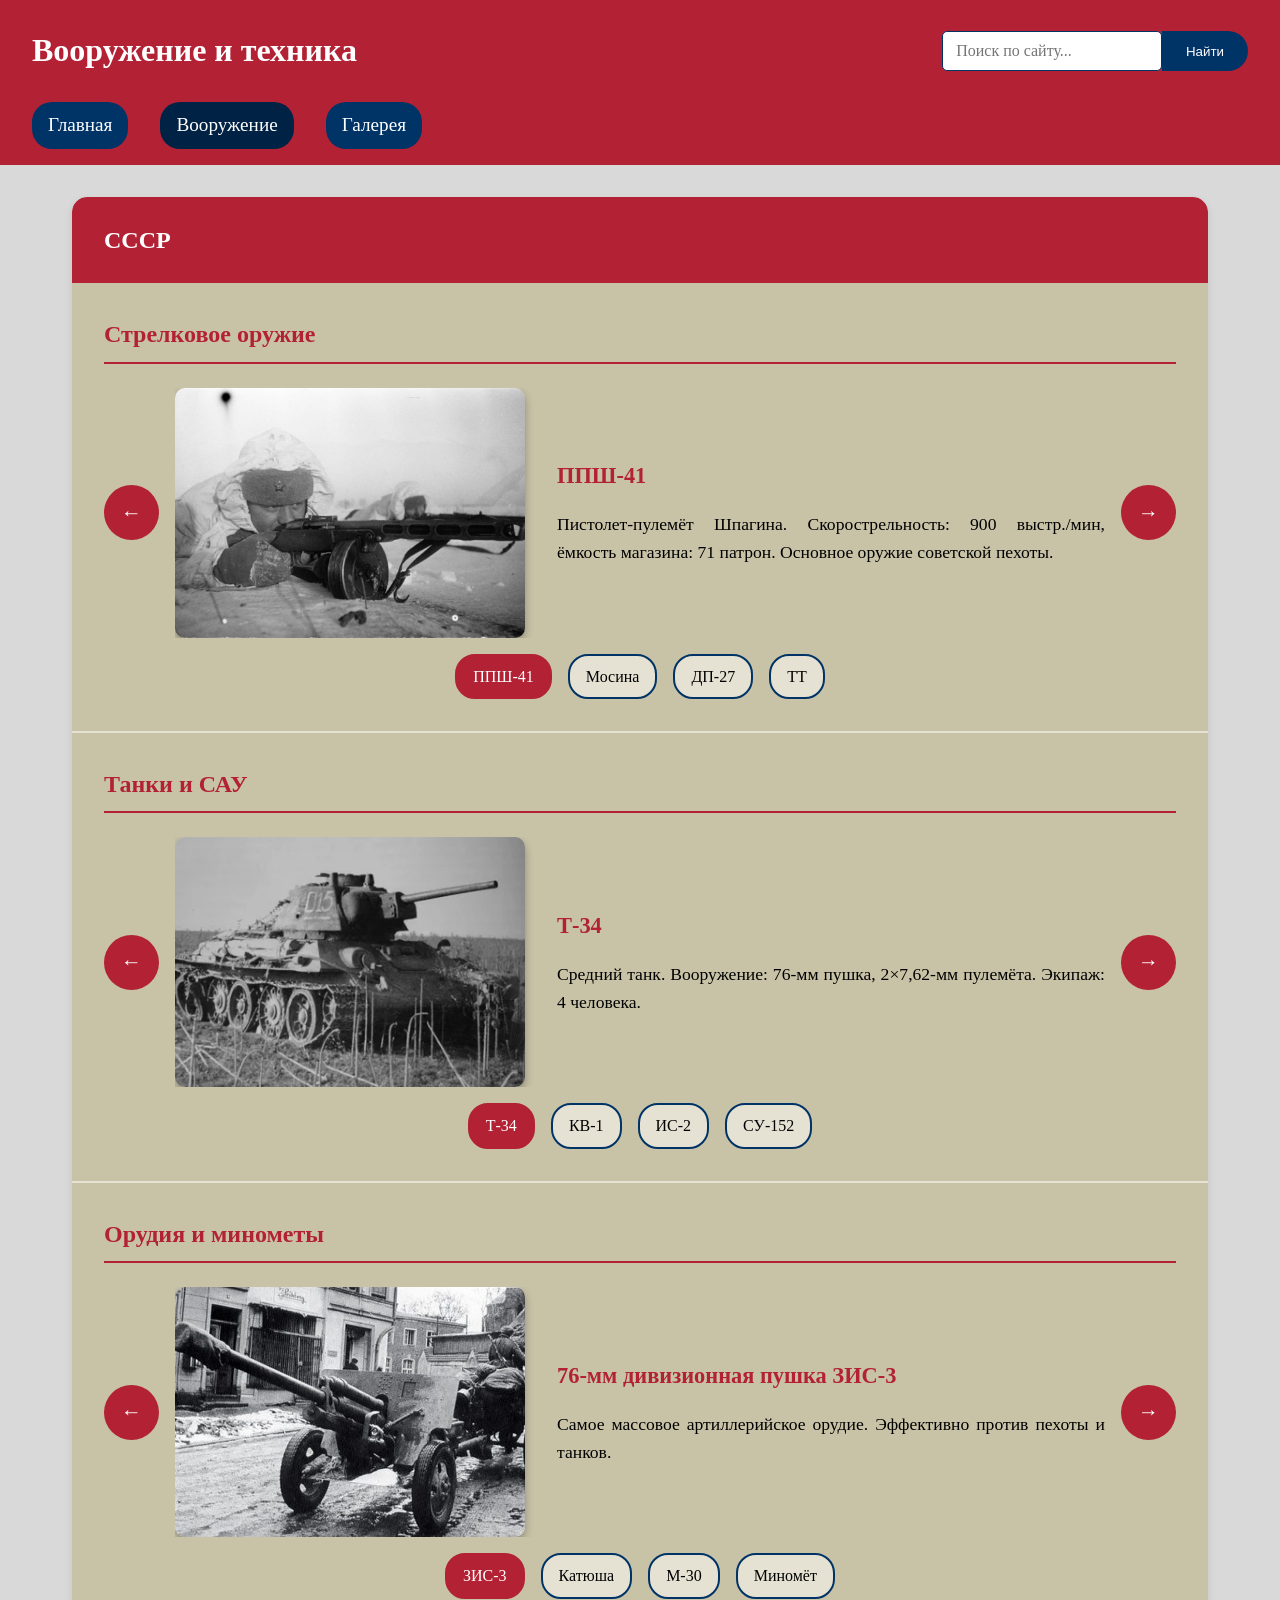
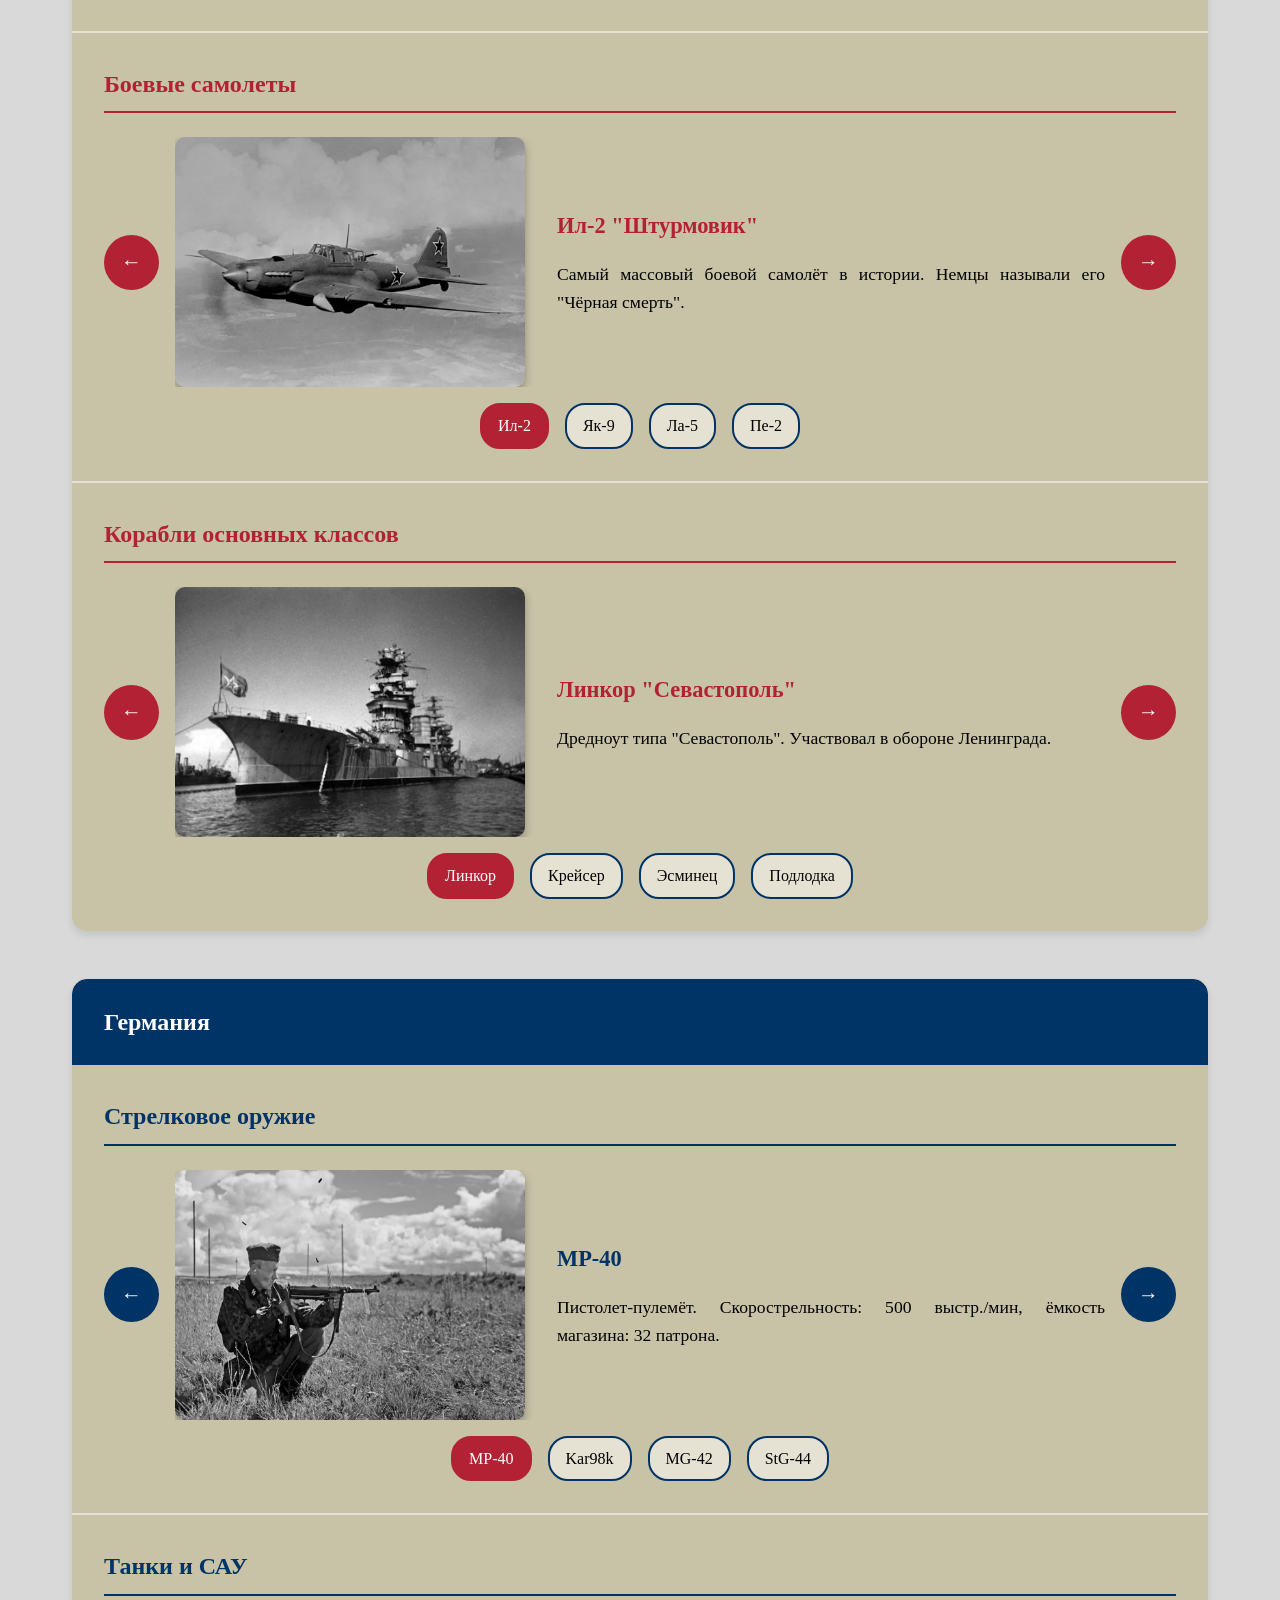
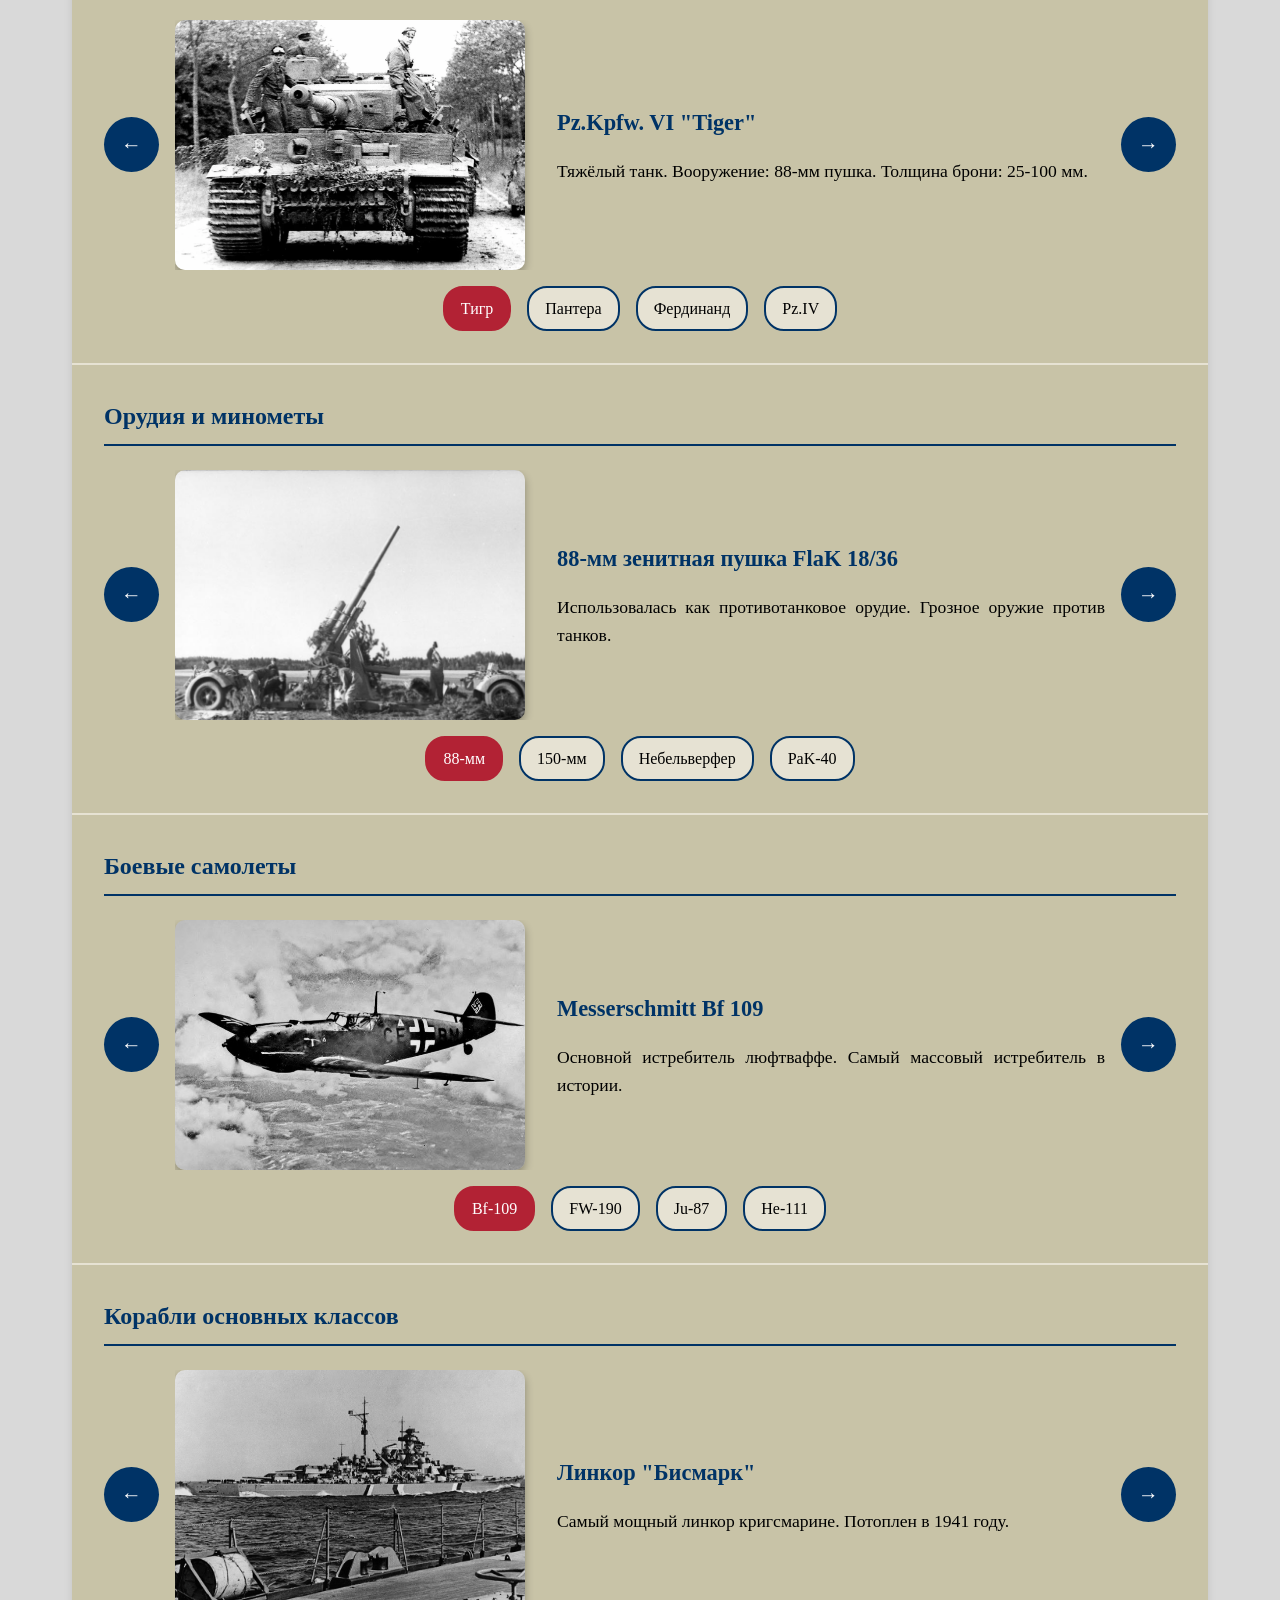
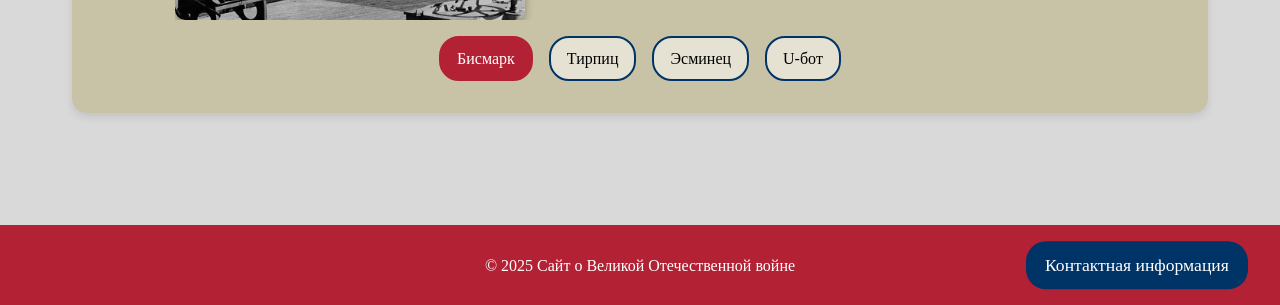
==== commit 537f5d56: "arsenal.html" ====
--- a/arsenal.html
+++ b/arsenal.html
@@ -39,28 +39,28 @@
     <button class="carousel-btn prev-btn ussr-btn">&#8592</button>
                     <div class="carousel-container">
                         <div class="carousel-item active">
-                            <img src="images/ППШ-41.jpg" alt="ППШ-41">
+                            <img src="ППШ-41.jpg" alt="ППШ-41">
                             <div class="weapon-description">
                                 <h4>ППШ-41</h4>
                                 <p>Пистолет-пулемёт Шпагина. Скорострельность: 900 выстр./мин, ёмкость магазина: 71 патрон. Основное оружие советской пехоты.</p>
                             </div>
                         </div>
                         <div class="carousel-item">
-                            <img src="images/Мосинка.jpg" alt="Винтовка Мосина">
+                            <img src="Мосинка.jpg" alt="Винтовка Мосина">
                             <div class="weapon-description">
                                 <h4>Винтовка Мосина</h4>
                                 <p>7,62-мм винтовка образца 1891/1930 гг. Основная снайперская винтовка Красной Армии.</p>
                             </div>
                         </div>
                         <div class="carousel-item">
-                            <img src="images/ДП-27.jpg" alt="ДП-27">
+                            <img src="ДП-27.jpg" alt="ДП-27">
                             <div class="weapon-description">
                                 <h4>ДП-27</h4>
                                 <p>7,62-мм ручной пулемёт Дегтярёва. Ёмкость магазина: 47 патронов.</p>
                             </div>
                         </div>
                         <div class="carousel-item">
-                            <img src="images/ТТ.png" alt="Пистолет ТТ">
+                            <img src="ТТ.png" alt="Пистолет ТТ">
                             <div class="weapon-description">
                                 <h4>Пистолет ТТ</h4>
                                 <p>7,62-мм самозарядный пистолет Токарева. Основной пистолет командного состава.</p>
@@ -84,28 +84,28 @@
     <button class="carousel-btn prev-btn ussr-btn">&#8592</button>
                     <div class="carousel-container">
                         <div class="carousel-item active">
-                            <img src="images/Т-34.webp" alt="Т-34">
+                            <img src="Т-34.webp" alt="Т-34">
                             <div class="weapon-description">
                                 <h4>Т-34</h4>
                                 <p>Средний танк. Вооружение: 76-мм пушка, 2×7,62-мм пулемёта. Экипаж: 4 человека.</p>
                             </div>
                         </div>
                         <div class="carousel-item">
-                            <img src="images/КВ-1.jpg" alt="КВ-1">
+                            <img src="КВ-1.jpg" alt="КВ-1">
                             <div class="weapon-description">
                                 <h4>КВ-1</h4>
                                 <p>Тяжёлый танк. Толщина брони: 75-95 мм. Вооружение: 76-мм пушка.</p>
                             </div>
                         </div>
                         <div class="carousel-item">
-                            <img src="images/ИС 2.jpg" alt="ИС-2">
+                            <img src="ИС 2.jpg" alt="ИС-2">
                             <div class="weapon-description">
                                 <h4>ИС-2</h4>
                                 <p>Тяжёлый танк. Вооружение: 122-мм пушка. Пробивал броню "Тигров" и "Пантер".</p>
                             </div>
                         </div>
                         <div class="carousel-item">
-                            <img src="images/Су 152.jpg" alt="СУ-152">
+                            <img src="Су 152.jpg" alt="СУ-152">
                             <div class="weapon-description">
                                 <h4>СУ-152</h4>
                                 <p>Самоходная артиллерийская установка. Вооружение: 152-мм гаубица-пушка.</p>
@@ -129,28 +129,28 @@
     <button class="carousel-btn prev-btn ussr-btn">&#8592</button>
                     <div class="carousel-container">
                         <div class="carousel-item active">
-                            <img src="images/Зис 3.jpg" alt="ЗИС-3">
+                            <img src="Зис 3.jpg" alt="ЗИС-3">
                             <div class="weapon-description">
                                 <h4>76-мм дивизионная пушка ЗИС-3</h4>
                                 <p>Самое массовое артиллерийское орудие. Эффективно против пехоты и танков.</p>
                             </div>
                         </div>
                         <div class="carousel-item">
-                            <img src="images/Катюша.webp" alt="Катюша">
+                            <img src="Катюша.webp" alt="Катюша">
                             <div class="weapon-description">
                                 <h4>БМ-13 "Катюша"</h4>
                                 <p>Реактивная система залпового огня. Наводила ужас на немецкие войска.</p>
                             </div>
                         </div>
                         <div class="carousel-item">
-                            <img src="images/М-30.jpg" alt="М-30">
+                            <img src="М-30.jpg" alt="М-30">
                             <div class="weapon-description">
                                 <h4>122-мм гаубица М-30</h4>
                                 <p>Основная дивизионная гаубица Красной Армии.</p>
                             </div>
                         </div>
                         <div class="carousel-item">
-                            <img src="images/Миномёт.jpg" alt="82-мм миномет">
+                            <img src="Миномёт.jpg" alt="82-мм миномет">
                             <div class="weapon-description">
                                 <h4>82-мм батальонный миномёт</h4>
                                 <p>Основной миномёт стрелковых батальонов.</p>
@@ -174,28 +174,28 @@
     <button class="carousel-btn prev-btn ussr-btn">&#8592</button>
                     <div class="carousel-container">
                         <div class="carousel-item active">
-                            <img src="images/ИЛ 2.webp" alt="Ил-2">
+                            <img src="ИЛ 2.webp" alt="Ил-2">
                             <div class="weapon-description">
                                 <h4>Ил-2 "Штурмовик"</h4>
                                 <p>Самый массовый боевой самолёт в истории. Немцы называли его "Чёрная смерть".</p>
                             </div>
                         </div>
                         <div class="carousel-item">
-                            <img src="images/Як-9.jpg" alt="Як-9">
+                            <img src="Як-9.jpg" alt="Як-9">
                             <div class="weapon-description">
                                 <h4>Як-9</h4>
                                 <p>Истребитель. Один из лучших советских истребителей Великой Отечественной.</p>
                             </div>
                         </div>
                         <div class="carousel-item">
-                            <img src="images/Ла-5.jpg" alt="Ла-5">
+                            <img src="Ла-5.jpg" alt="Ла-5">
                             <div class="weapon-description">
                                 <h4>Ла-5</h4>
                                 <p>Истребитель. Преимущество в маневренности над немецкими Bf-109.</p>
                             </div>
                         </div>
                         <div class="carousel-item">
-                            <img src="images/Пе-2.jpg" alt="Пе-2">
+                            <img src="Пе-2.jpg" alt="Пе-2">
                             <div class="weapon-description">
                                 <h4>Пе-2</h4>
                                 <p>Пикирующий бомбардировщик. Основной фронтовой бомбардировщик.</p>
@@ -219,28 +219,28 @@
     <button class="carousel-btn prev-btn ussr-btn">&#8592</button>
                     <div class="carousel-container">
                         <div class="carousel-item active">
-                            <img src="images/Линкор.jpg" alt="Линкор">
+                            <img src="Линкор.jpg" alt="Линкор">
                             <div class="weapon-description">
                                 <h4>Линкор "Севастополь"</h4>
                                 <p>Дредноут типа "Севастополь". Участвовал в обороне Ленинграда.</p>
                             </div>
                         </div>
                         <div class="carousel-item">
-                            <img src="images/Крейсер.webp" alt="Крейсер">
+                            <img src="Крейсер.webp" alt="Крейсер">
                             <div class="weapon-description">
                                 <h4>Крейсер "Киров"</h4>
                                 <p>Лёгкий артиллерийский крейсер проекта 26. Оборона Ленинграда.</p>
                             </div>
                         </div>
                         <div class="carousel-item">
-                            <img src="images/Эсминец.jpg" alt="Эсминец">
+                            <img src="Эсминец.jpg" alt="Эсминец">
                             <div class="weapon-description">
                                 <h4>Эсминец "Гневный"</h4>
                                 <p>Эскадренный миноносец проекта 7. Участвовал в обороне Севастополя.</p>
                             </div>
                         </div>
                         <div class="carousel-item">
-                            <img src="images/Подлодка Щ-421.jpg" alt="Подлодка">
+                            <img src="Подлодка Щ-421.jpg" alt="Подлодка">
                             <div class="weapon-description">
                                 <h4>Подлодка Щ-421</h4>
                                 <p>Подводная лодка типа "Щука". Совершила 12 боевых походов.</p>
@@ -271,28 +271,28 @@
     <button class="carousel-btn prev-btn germany-btn">&#8592</button>
                     <div class="carousel-container">
                         <div class="carousel-item active">
-                            <img src="images/MP-40.jpg" alt="MP-40">
+                            <img src="MP-40.jpg" alt="MP-40">
                             <div class="weapon-description">
                                 <h4>MP-40</h4>
                                 <p>Пистолет-пулемёт. Скорострельность: 500 выстр./мин, ёмкость магазина: 32 патрона.</p>
                             </div>
                         </div>
                         <div class="carousel-item">
-                            <img src="images/Kar98k.webp" alt="Kar98k">
+                            <img src="Kar98k.webp" alt="Kar98k">
                             <div class="weapon-description">
                                 <h4>Mauser Kar98k</h4>
                                 <p>Основная винтовка вермахта. Калибр: 7,92×57 мм.</p>
                             </div>
                         </div>
                         <div class="carousel-item">
-                            <img src="images/MG-42.jpg" alt="MG-42">
+                            <img src="MG-42.jpg" alt="MG-42">
                             <div class="weapon-description">
                                 <h4>MG-42</h4>
                                 <p>Единый пулемёт. Скорострельность: 1200-1500 выстр./мин. Прозван "косторезкой".</p>
                             </div>
                         </div>
                         <div class="carousel-item">
-                            <img src="images/StG-44.jpg" alt="StG-44">
+                            <img src="StG-44.jpg" alt="StG-44">
                             <div class="weapon-description">
                                 <h4>StG-44</h4>
                                 <p>Первый в мире массовый автомат. Калибр: 7,92×33 мм.</p>
@@ -316,28 +316,28 @@
     <button class="carousel-btn prev-btn germany-btn">&#8592</button>
                     <div class="carousel-container">
                         <div class="carousel-item active">
-                            <img src="images/Pz.Kpfw. VI Tiger.webp" alt="Тигр">
+                            <img src="Pz.Kpfw. VI Tiger.webp" alt="Тигр">
                             <div class="weapon-description">
                                 <h4>Pz.Kpfw. VI "Tiger"</h4>
                                 <p>Тяжёлый танк. Вооружение: 88-мм пушка. Толщина брони: 25-100 мм.</p>
                             </div>
                         </div>
                         <div class="carousel-item">
-                            <img src="images/Pz.Kpfw. V Panther.jpg" alt="Пантера">
+                            <img src="Pz.Kpfw. V Panther.jpg" alt="Пантера">
                             <div class="weapon-description">
                                 <h4>Pz.Kpfw. V "Panther"</h4>
                                 <p>Средний танк. Вооружение: 75-мм пушка. Считался лучшим немецким танком.</p>
                             </div>
                         </div>
                         <div class="carousel-item">
-                            <img src="images/Фердинанд.jpg" alt="Фердинанд">
+                            <img src="Фердинанд.jpg" alt="Фердинанд">
                             <div class="weapon-description">
                                 <h4>"Фердинанд"</h4>
                                 <p>Тяжёлая САУ. Вооружение: 88-мм пушка. Участвовала в Курской битве.</p>
                             </div>
                         </div>
                         <div class="carousel-item">
-                            <img src="images/Pz.IV.jpg" alt="Pz.IV">
+                            <img src="Pz.IV.jpg" alt="Pz.IV">
                             <div class="weapon-description">
                                 <h4>Pz.Kpfw. IV</h4>
                                 <p>Средний танк. Самый массовый танк вермахта.</p>
@@ -361,28 +361,28 @@
     <button class="carousel-btn prev-btn germany-btn">&#8592</button>
                     <div class="carousel-container">
                         <div class="carousel-item active">
-                            <img src="images/FlaK 18 36.jpg" alt="88-мм пушка">
+                            <img src="FlaK 18 36.jpg" alt="88-мм пушка">
                             <div class="weapon-description">
                                 <h4>88-мм зенитная пушка FlaK 18/36</h4>
                                 <p>Использовалась как противотанковое орудие. Грозное оружие против танков.</p>
                             </div>
                         </div>
                         <div class="carousel-item">
-                            <img src="images/sFH 18.webp" alt="150-мм гаубица">
+                            <img src="sFH 18.webp" alt="150-мм гаубица">
                             <div class="weapon-description">
                                 <h4>150-мм тяжёлая полевая гаубица sFH 18</h4>
                                 <p>Основная тяжёлая гаубица вермахта.</p>
                             </div>
                         </div>
                         <div class="carousel-item">
-                            <img src="images/Небельверфер.jpg" alt="Небельверфер">
+                            <img src="Небельверфер.jpg" alt="Небельверфер">
                             <div class="weapon-description">
                                 <h4>Реактивный миномёт "Небельверфер"</h4>
                                 <p>Реактивная система залпового огня. Советские солдаты называли его "Ванюша".</p>
                             </div>
                         </div>
                         <div class="carousel-item">
-                            <img src="images/PaK-40.jpg" alt="PaK-40">
+                            <img src="PaK-40.jpg" alt="PaK-40">
                             <div class="weapon-description">
                                 <h4>75-мм противотанковая пушка PaK 40</h4>
                                 <p>Основная противотанковая пушка вермахта.</p>
@@ -406,28 +406,28 @@
     <button class="carousel-btn prev-btn germany-btn">&#8592</button>
                     <div class="carousel-container">
                         <div class="carousel-item active">
-                            <img src="images/Bf-109.jpg" alt="Bf-109">
+                            <img src="Bf-109.jpg" alt="Bf-109">
                             <div class="weapon-description">
                                 <h4>Messerschmitt Bf 109</h4>
                                 <p>Основной истребитель люфтваффе. Самый массовый истребитель в истории.</p>
                             </div>
                         </div>
                         <div class="carousel-item">
-                            <img src="images/FW-190.webp" alt="FW-190">
+                            <img src="FW-190.webp" alt="FW-190">
                             <div class="weapon-description">
                                 <h4>Focke-Wulf Fw 190</h4>
                                 <p>Истребитель. Преимущество в скорости и вооружении над советскими истребителями.</p>
                             </div>
                         </div>
                         <div class="carousel-item">
-                            <img src="images/Ju-87.jpg" alt="Ju-87">
+                            <img src="Ju-87.jpg" alt="Ju-87">
                             <div class="weapon-description">
                                 <h4>Junkers Ju 87 "Stuka"</h4>
                                 <p>Пикирующий бомбардировщик. Символ блицкрига в начале войны.</p>
                             </div>
                         </div>
                         <div class="carousel-item">
-                            <img src="images/He-111.jpg" alt="He-111">
+                            <img src="He-111.jpg" alt="He-111">
                             <div class="weapon-description">
                                 <h4>Heinkel He 111</h4>
                                 <p>Средний бомбардировщик. Основной бомбардировщик люфтваффе.</p>
@@ -451,28 +451,28 @@
     <button class="carousel-btn prev-btn germany-btn">&#8592</button>
                     <div class="carousel-container">
                         <div class="carousel-item active">
-                            <img src="images/Линкор Бисмарк.jpg" alt="Бисмарк">
+                            <img src="Линкор Бисмарк.jpg" alt="Бисмарк">
                             <div class="weapon-description">
                                 <h4>Линкор "Бисмарк"</h4>
                                 <p>Самый мощный линкор кригсмарине. Потоплен в 1941 году.</p>
                             </div>
                         </div>
                         <div class="carousel-item">
-                            <img src="images/Линкор Тирпиц.jpg" alt="Тирпиц">
+                            <img src="Линкор Тирпиц.jpg" alt="Тирпиц">
                             <div class="weapon-description">
                                 <h4>Линкор "Тирпиц"</h4>
                                 <p>Линкор типа "Бисмарк". Угроза для союзных конвоев в Арктике.</p>
                             </div>
                         </div>
                         <div class="carousel-item">
-                            <img src="images/Эсминец типа 1936.jpg" alt="Эсминец">
+                            <img src="Эсминец типа 1936.jpg" alt="Эсминец">
                             <div class="weapon-description">
                                 <h4>Эсминец типа 1936</h4>
                                 <p>Эскадренные миноносцы. Основные корабли эскорта.</p>
                             </div>
                         </div>
                         <div class="carousel-item">
-                            <img src="images/Подлодка типа VII.jpg" alt="U-бот">
+                            <img src="Подлодка типа VII.jpg" alt="U-бот">
                             <div class="weapon-description">
                                 <h4>Подлодка типа VII</h4>
                                 <p>Самые массовые подводные лодки кригсмарине. Угроза для атлантических конвоев.</p>
@@ -497,4 +497,5 @@
         <p>&#169 2025 Сайт о Великой Отечественной войне</p>
     </footer>
 </body>
-</html>+
+</html>
